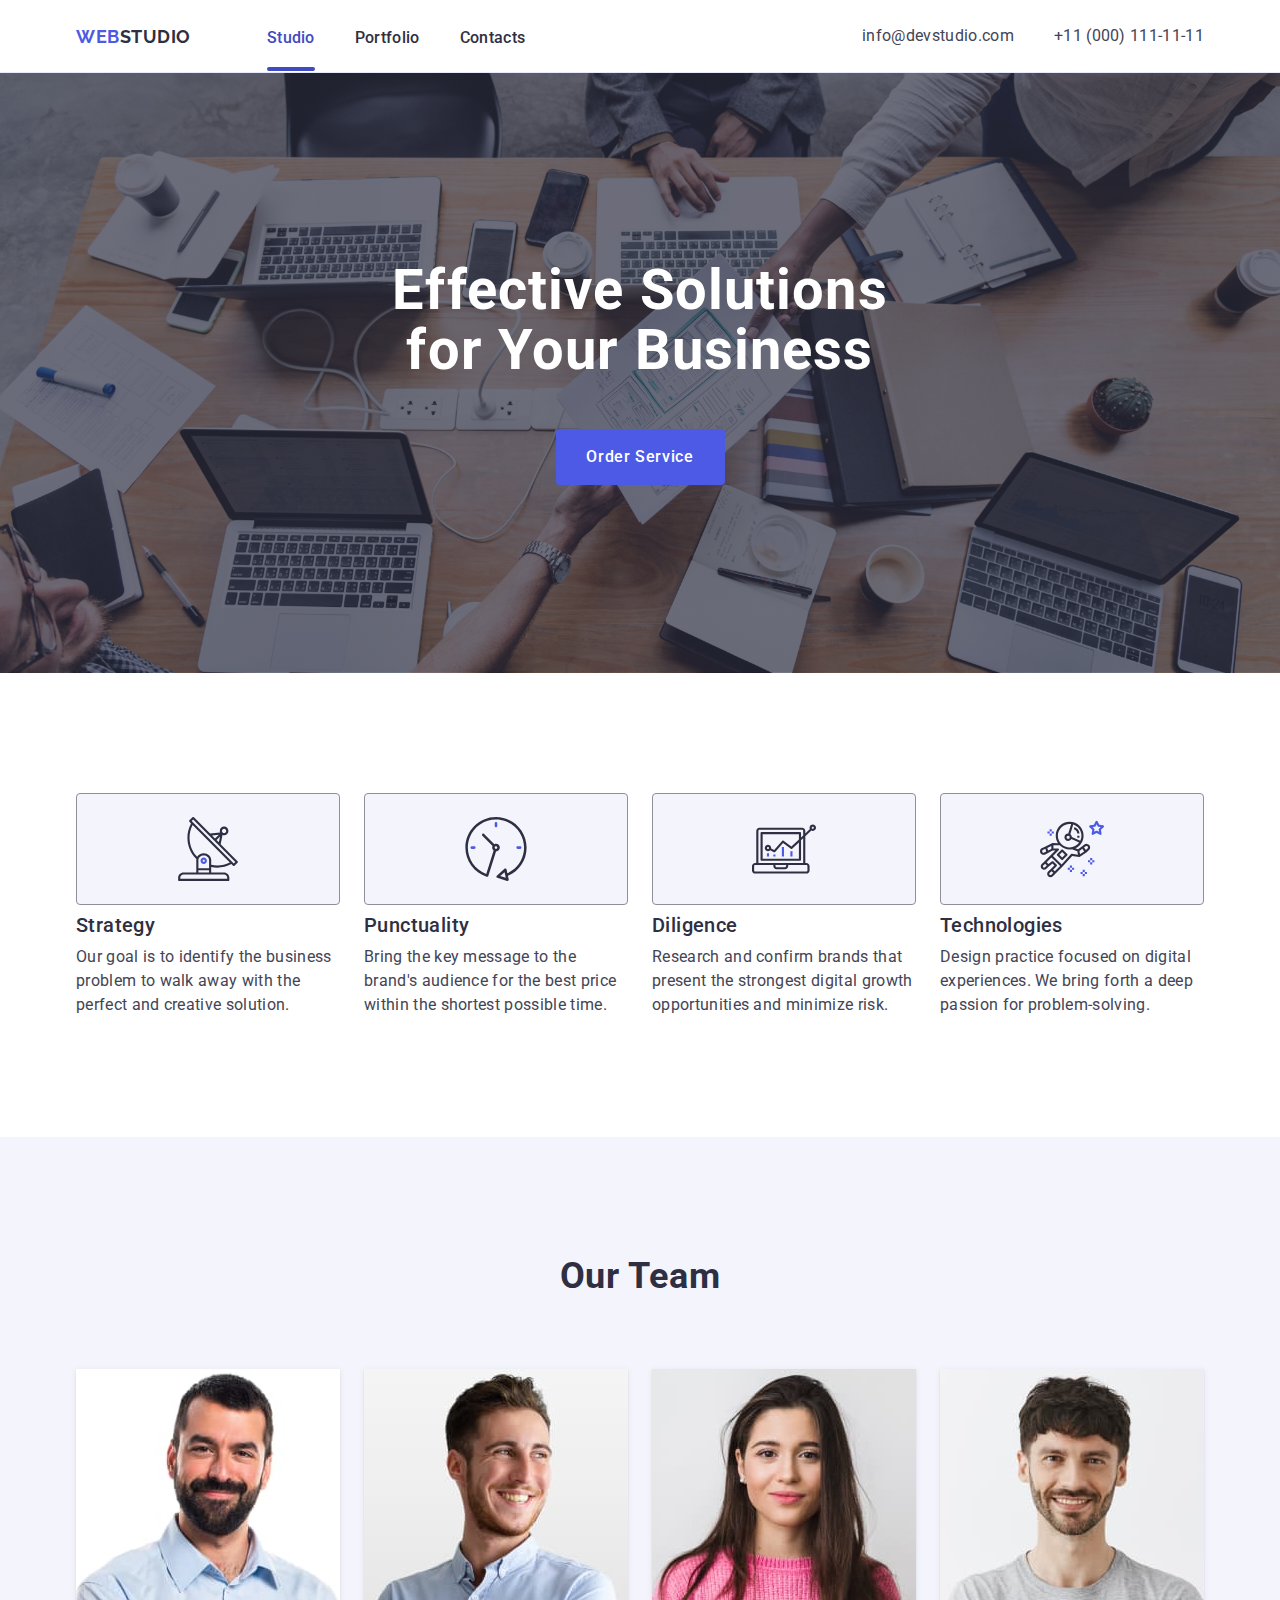
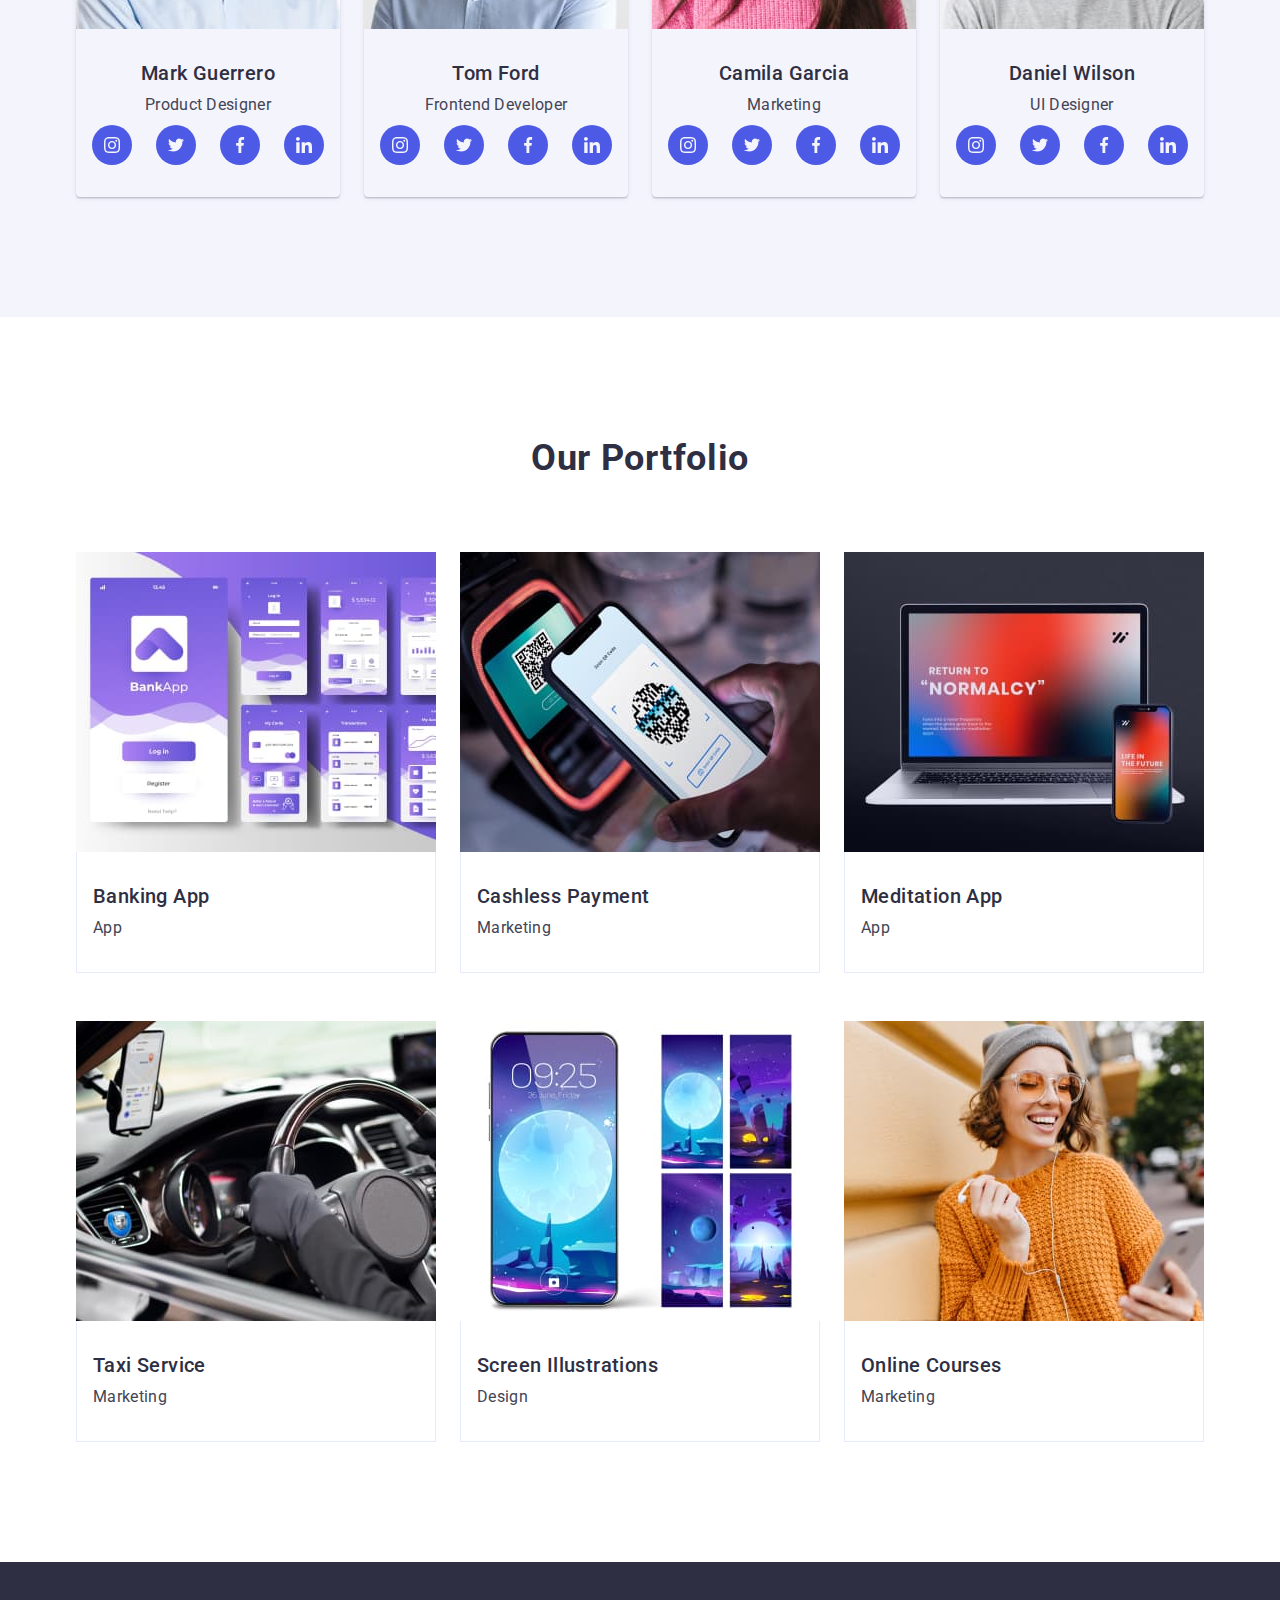
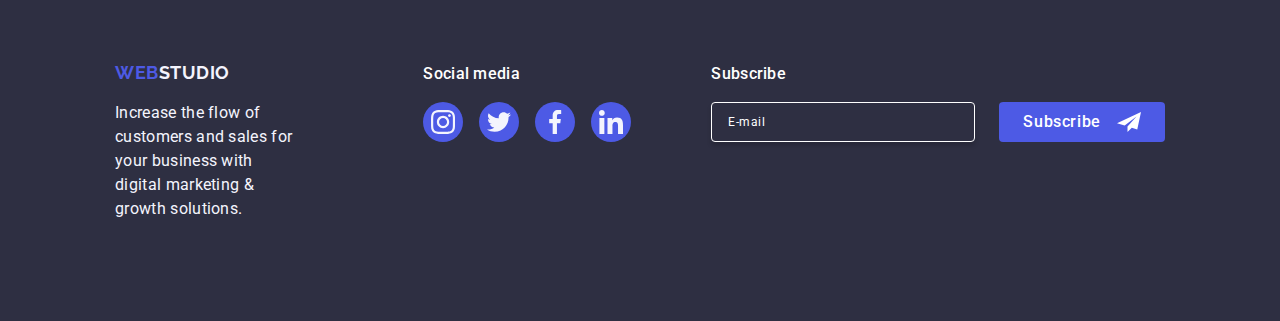
==== index.html @ 1b0fdab7 "ver 4" ====
<!DOCTYPE html>
<html lang="en">
  <head>
    <meta charset="UTF-8" />
    <meta name="viewport" content="width=device-width, initial-scale=1.0" />
    <title>Homework HTML & CSS 3</title>
    <!-- Modern normalize-->
    <link
      rel="stylesheet"
      href="https://cdn.jsdelivr.net/npm/modern-normalize@2.0.0/modern-normalize.min.css" />
    <!-- Google Fonts-->
    <link rel="preconnect" href="https://fonts.googleapis.com" />
    <link rel="preconnect" href="https://fonts.gstatic.com" crossorigin />
    <link
      href="https://fonts.googleapis.com/css2?family=Raleway:wght@700&family=Roboto:wght@400;500;700&display=swap"
      rel="stylesheet" />
    <!-- Style -->
    <link href="./css/styles.css" rel="stylesheet" />
  </head>
  <body>
    <!-- Header -->
    <header class="header">
      <div class="container">
        <!-- Navigation -->
        <nav class="nav-first">
          <a class="logo" href="./index.html"
            >Web<span class="logo-black">Studio</span></a
          >
          <ul class="nav">
            <li><a class="nav-link current" href="./index.html">Studio</a></li>
            <li><a class="nav-link" href="">Portfolio</a></li>
            <li><a class="nav-link" href="">Contacts</a></li>
          </ul>
        </nav>
        <!-- Contacts header-->
        <address class="adress">
          <ul class="adress-list">
            <li>
              <a class="adress-link" href="mailto:info@devstudio.com"
                >info@devstudio.com</a
              >
            </li>
            <li>
              <a class="adress-link" href="tel:+110001111111"
                >+11 (000) 111-11-11</a
              >
            </li>
          </ul>
        </address>
      </div>
    </header>

    <main>
      <!-- Main page-->

      <section class="main">
        <div class="container">
          <h1 class="main-info">Effective Solutions for Your Business</h1>
          <button class="button" type="button">Order Service</button>
        </div>
      </section>

      <!-- Target Section 1-->

      <section class="section">
        <div class="container">
          <h2 class="h2hiiden">Section №2</h2>
          <ul class="target-ul">
            <li class="target-li">
              <div class="svg-target">
                <svg class="icon" width="64" height="64">
                  <use href="./images/icons.svg#icon-antenna"></use>
                </svg>
              </div>
              <h3 class="target-h">Strategy</h3>
              <p class="target-par">
                Our goal is to identify the business problem to walk away with
                the perfect and creative solution.
              </p>
            </li>
            <li class="target-li">
              <div class="svg-target">
                <svg class="icon" width="64" height="64">
                  <use href="./images/icons.svg#icon-clock"></use>
                </svg>
              </div>
              <h3 class="target-h">Punctuality</h3>
              <p class="target-par">
                Bring the key message to the brand's audience for the best price
                within the shortest possible time.
              </p>
            </li>
            <li class="target-li">
              <div class="svg-target">
                <svg class="icon" width="64" height="64">
                  <use href="./images/icons.svg#icon-diagram"></use>
                </svg>
              </div>
              <h3 class="target-h">Diligence</h3>
              <p class="target-par">
                Research and confirm brands that present the strongest digital
                growth opportunities and minimize risk.
              </p>
            </li>
            <li class="target-li">
              <div class="svg-target">
                <svg class="icon" width="64" height="64">
                  <use href="./images/icons.svg#icon-astronaut"></use>
                </svg>
              </div>
              <h3 class="target-h">Technologies</h3>
              <p class="target-par">
                Design practice focused on digital experiences. We bring forth a
                deep passion for problem-solving.
              </p>
            </li>
          </ul>
        </div>
      </section>

      <!-- Section 2 Our Team + photo https://squoosh.app/-->
      <section class="section-team">
        <div class="container">
          <h2 class="team-head">Our Team</h2>

          <ul class="team-list">
            <li class="team-list-photo">
              <img
                src="./images/mark_guerrero.jpg"
                alt="Mark Guerrero"
                width="264" />
              <div class="team-box">
                <h3 class="team-name">Mark Guerrero</h3>
                <p class="team-par">Product Designer</p>
                <ul class="svg-social-links">
                  <li class="icon-team-sicailmedia">
                    <a
                      href="https://www.instagram.com/"
                      target="_blank"
                      class="link">
                      <svg class="icon-team" width="16" height="16">
                        <use href="./images/icons.svg#icon-instagram"></use>
                      </svg>
                    </a>
                  </li>
                  <li class="icon-team-sicailmedia">
                    <a href="https://twitter.com/" target="_blank" class="link">
                      <svg class="icon-team" width="16" height="16">
                        <use href="./images/icons.svg#icon-twitter"></use>
                      </svg>
                    </a>
                  </li>
                  <li class="icon-team-sicailmedia">
                    <a
                      href="https://www.facebook.com/"
                      target="_blank"
                      class="link">
                      <svg class="icon-team" width="16" height="16">
                        <use href="./images/icons.svg#icon-facebook"></use>
                      </svg>
                    </a>
                  </li>
                  <li class="icon-team-sicailmedia">
                    <a
                      href="https://www.linkedin.com/"
                      target="_blank"
                      class="link">
                      <svg class="icon-team" width="16" height="16">
                        <use href="./images/icons.svg#icon-linkedin"></use>
                      </svg>
                    </a>
                  </li>
                </ul>
              </div>
            </li>
            <li class="team-list-photo">
              <img src="./images/tom_ford.jpg" alt="Tom Ford" width="264" />
              <div class="team-box">
                <h3 class="team-name">Tom Ford</h3>
                <p class="team-par">Frontend Developer</p>
                <ul class="svg-social-links">
                  <li class="icon-team-sicailmedia">
                    <a
                      href="https://www.instagram.com/"
                      target="_blank"
                      class="link">
                      <svg class="icon-team" width="16" height="16">
                        <use href="./images/icons.svg#icon-instagram"></use>
                      </svg>
                    </a>
                  </li>
                  <li class="icon-team-sicailmedia">
                    <a href="https://twitter.com/" target="_blank" class="link">
                      <svg class="icon-team" width="16" height="16">
                        <use href="./images/icons.svg#icon-twitter"></use>
                      </svg>
                    </a>
                  </li>
                  <li class="icon-team-sicailmedia">
                    <a
                      href="https://www.facebook.com/"
                      target="_blank"
                      class="link">
                      <svg class="icon-team" width="16" height="16">
                        <use href="./images/icons.svg#icon-facebook"></use>
                      </svg>
                    </a>
                  </li>
                  <li class="icon-team-sicailmedia">
                    <a
                      href="https://www.linkedin.com/"
                      target="_blank"
                      class="link">
                      <svg class="icon-team" width="16" height="16">
                        <use href="./images/icons.svg#icon-linkedin"></use>
                      </svg>
                    </a>
                  </li>
                </ul>
              </div>
            </li>
            <li class="team-list-photo">
              <img
                src="./images/camila_garcia.jpg"
                alt="Camila Garcia"
                width="264" />
              <div class="team-box">
                <h3 class="team-name">Camila Garcia</h3>
                <p class="team-par">Marketing</p>
                <ul class="svg-social-links">
                  <li class="icon-team-sicailmedia">
                    <a
                      href="https://www.instagram.com/"
                      target="_blank"
                      class="link">
                      <svg class="icon-team" width="16" height="16">
                        <use href="./images/icons.svg#icon-instagram"></use>
                      </svg>
                    </a>
                  </li>
                  <li class="icon-team-sicailmedia">
                    <a href="https://twitter.com/" target="_blank" class="link">
                      <svg class="icon-team" width="16" height="16">
                        <use href="./images/icons.svg#icon-twitter"></use>
                      </svg>
                    </a>
                  </li>
                  <li class="icon-team-sicailmedia">
                    <a
                      href="https://www.facebook.com/"
                      target="_blank"
                      class="link">
                      <svg class="icon-team" width="16" height="16">
                        <use href="./images/icons.svg#icon-facebook"></use>
                      </svg>
                    </a>
                  </li>
                  <li class="icon-team-sicailmedia">
                    <a
                      href="https://www.linkedin.com/"
                      target="_blank"
                      class="link">
                      <svg class="icon-team" width="16" height="16">
                        <use href="./images/icons.svg#icon-linkedin"></use>
                      </svg>
                    </a>
                  </li>
                </ul>
              </div>
            </li>
            <li class="team-list-photo">
              <img
                src="./images/daniel_wilson.jpg"
                alt="Daniel Wilson"
                width="264" />
              <div class="team-box">
                <h3 class="team-name">Daniel Wilson</h3>
                <p class="team-par">UI Designer</p>
                <ul class="svg-social-links">
                  <li class="icon-team-sicailmedia">
                    <a
                      href="https://www.instagram.com/"
                      target="_blank"
                      class="link">
                      <svg class="icon-team" width="16" height="16">
                        <use href="./images/icons.svg#icon-instagram"></use>
                      </svg>
                    </a>
                  </li>
                  <li class="icon-team-sicailmedia">
                    <a href="https://twitter.com/" target="_blank" class="link">
                      <svg class="icon-team" width="16" height="16">
                        <use href="./images/icons.svg#icon-twitter"></use>
                      </svg>
                    </a>
                  </li>
                  <li class="icon-team-sicailmedia">
                    <a
                      href="https://www.facebook.com/"
                      target="_blank"
                      class="link">
                      <svg class="icon-team" width="16" height="16">
                        <use href="./images/icons.svg#icon-facebook"></use>
                      </svg>
                    </a>
                  </li>
                  <li class="icon-team-sicailmedia">
                    <a
                      href="https://www.linkedin.com/"
                      target="_blank"
                      class="link">
                      <svg class="icon-team" width="16" height="16">
                        <use href="./images/icons.svg#icon-linkedin"></use>
                      </svg>
                    </a>
                  </li>
                </ul>
              </div>
            </li>
          </ul>
        </div>
      </section>

      <!-- 3 Section Our Portfolio + photo https://squoosh.app-->
      <section class="section-our">
        <div class="container">
          <h2 class="portfolio-head">Our Portfolio</h2>
          <ul class="portfolio-ul">
            <li class="portfolio-li">
              <div class="box-image">
                <img
                  src="./images/banking_app.jpg"
                  alt="Banking App"
                  width="360" />
                <p class="overlay">
                  14 Stylish and User-Friendly App Design Concepts · Task
                  Manager App · Calorie Tracker App · Exotic Fruit Ecommerce App
                  · Cloud Storage App
                </p>
              </div>

              <div class="port-block">
                <h3 class="portfolio-name">Banking App</h3>
                <p class="portfolio-par">App</p>
              </div>
            </li>

            <li class="portfolio-li">
              <div class="box-image">
                <img
                  src="./images/cashless_payment.jpg"
                  alt="Cashless Payment"
                  width="360" />
                <p class="overlay">
                  14 Stylish and User-Friendly App Design Concepts · Task
                  Manager App · Calorie Tracker App · Exotic Fruit Ecommerce App
                  · Cloud Storage App
                </p>
              </div>

              <div class="port-block">
                <h3 class="portfolio-name">Cashless Payment</h3>
                <p class="portfolio-par">Marketing</p>
              </div>
            </li>

            <li class="portfolio-li">
              <div class="box-image">
                <img
                  src="./images/meditation_app.jpg"
                  alt="Meditation App"
                  width="360" />
                <p class="overlay">
                  14 Stylish and User-Friendly App Design Concepts · Task
                  Manager App · Calorie Tracker App · Exotic Fruit Ecommerce App
                  · Cloud Storage App
                </p>
              </div>

              <div class="port-block">
                <h3 class="portfolio-name">Meditation App</h3>
                <p class="portfolio-par">App</p>
              </div>
            </li>

            <li class="portfolio-li">
              <div class="box-image">
                <img
                  src="./images/taxi_service.jpg"
                  alt="Taxi Service"
                  width="360" />
                <p class="overlay">
                  14 Stylish and User-Friendly App Design Concepts · Task
                  Manager App · Calorie Tracker App · Exotic Fruit Ecommerce App
                  · Cloud Storage App
                </p>
              </div>

              <div class="port-block">
                <h3 class="portfolio-name">Taxi Service</h3>
                <p class="portfolio-par">Marketing</p>
              </div>
            </li>

            <li class="portfolio-li">
              <div class="box-image">
                <img
                  src="./images/screen_illustrations.jpg"
                  alt="Screen Illustrations"
                  width="360" />
                <p class="overlay">
                  14 Stylish and User-Friendly App Design Concepts · Task
                  Manager App · Calorie Tracker App · Exotic Fruit Ecommerce App
                  · Cloud Storage App
                </p>
              </div>

              <div class="port-block">
                <h3 class="portfolio-name">Screen Illustrations</h3>
                <p class="portfolio-par">Design</p>
              </div>
            </li>

            <li class="portfolio-li">
              <div class="box-image">
                <img
                  src="./images/online_courses.jpg"
                  alt="Online Courses"
                  width="360" />
                <p class="overlay">
                  14 Stylish and User-Friendly App Design Concepts · Task
                  Manager App · Calorie Tracker App · Exotic Fruit Ecommerce App
                  · Cloud Storage App
                </p>
              </div>

              <div class="port-block">
                <h3 class="portfolio-name">Online Courses</h3>
                <p class="portfolio-par">Marketing</p>
              </div>
            </li>
          </ul>
        </div>
      </section>
    </main>
    <!-- FOOTER -->

    <footer class="footer-class">
      <div class="container">
        <div class="footer-logo-block">
          <a class="logo-footer" href="./index.html"
            >Web<span class="logo-white">Studio</span></a
          >
          <p class="footer-par">
            Increase the flow of customers and sales for your business with
            digital marketing & growth solutions.
          </p>
        </div>
        <div class="footer-media">
          <p class="footer-h">Social media</p>
          <ul class="footer-social-links">
            <li class="footer-list">
              <a href="https://www.instagram.com/" target="_blank" class="link">
                <svg class="icon-team" width="24" height="24">
                  <use href="./images/icons.svg#icon-instagram"></use>
                </svg>
              </a>
            </li>
            <li class="footer-list">
              <a href="https://twitter.com/" target="_blank" class="link">
                <svg class="icon-team" width="24" height="24">
                  <use href="./images/icons.svg#icon-twitter"></use>
                </svg>
              </a>
            </li>
            <li class="footer-list">
              <a href="https://www.facebook.com/" target="_blank" class="link">
                <svg class="icon-team" width="24" height="24">
                  <use href="./images/icons.svg#icon-facebook"></use>
                </svg>
              </a>
            </li>
            <li class="footer-list">
              <a href="https://www.linkedin.com/" target="_blank" class="link">
                <svg class="icon-team" width="24" height="24">
                  <use href="./images/icons.svg#icon-linkedin"></use>
                </svg>
              </a>
            </li>
          </ul>
        </div>
        <div class="footer-div-subscribe">
          <p class="footer-h">Subscribe</p>
          <form class="footer-form-subscribe">
            <label for="email-footer-id" class="email-footer-id">
              <input
                class="footer-input"
                type="email"
                name="email"
                id="email-footer-id"
                placeholder="E-mail" />
            </label>
            <button class="footer-sendbutton" type="submit">
              Subscribe
              <svg class="icon-team-fut" width="24" height="24">
                <use href="./images/icons.svg#icon-send"></use>
              </svg>
            </button>
          </form>
        </div>
      </div>
    </footer>

    <!-- Backdrop -->
    <div class="backdrop">
      <div class="modal">
        <p class="model-text">Leave your contacts and we will call you back</p>
        <button class="btn-close" type="button">
          <svg class="close-svg" width="8" height="8">
            <use href="./images/icons.svg#icon-close"></use>
          </svg>
        </button>
        <form action="Form">
          <div class="form-wrapper">
            <label class="form-label" for="user-name">Name </label>
            <div class="input-field-cont">
              <input
                class="input-form"
                id="user-name"
                name="user-name"
                type="text" />
              <svg class="icon-form" width="18" height="18">
                <use href="./images/icons.svg#icon-person"></use>
              </svg>
            </div>
          </div>
          <div class="form-wrapper">
            <label class="form-label" for="user-phone">Phone </label>
            <div class="input-field-cont">
              <input
                class="input-form"
                id="user-phone"
                name="user-phone"
                type="tel" />
              <svg class="icon-form" width="18" height="18">
                <use href="./images/icons.svg#icon-phone"></use>
              </svg>
            </div>
          </div>
          <div class="form-wrapper">
            <label class="form-label" for="user-envelop">Email </label>
            <div class="input-field-cont">
              <input
                class="input-form"
                id="user-envelop"
                name="user-envelop"
                type="email" />
              <svg class="icon-form-footer" width="18" height="18">
                <use href="./images/icons.svg#icon-envelop"></use>
              </svg>
            </div>
          </div>
          <div class="form-textarea-wrapper">
            <label class="form-label" for="user-textarea">Comment</label>
            <textarea
              class="textarea"
              name="user-textarea"
              id="user-textarea"
              rows="8"
              placeholder="Text input"></textarea>
          </div>

          <div class="form-checkbox-wrapper">
            <input
              class="h2hiiden input-checkbox"
              type="checkbox"
              name="user-privacy"
              id="user-privacy" />

            <label class="label-checkbox" for="user-privacy"
              ><span class="custom-checkbox">
                <svg class="icon-form-footer" width="10" height="8">
                  <use href="./images/icons.svg#icon-approve"></use></svg></span
              >I accept the terms and conditions of the&nbsp;<a
                target="_blank"
                href=""
                class="privacy-link"
                >Privacy Policy</a
              ></label
            >
          </div>
          <button class="form-submit-button" type="submit">Send</button>
        </form>
      </div>
    </div>
  </body>
</html>
---- css/styles.css ----
/* Body */

body {
  font-family: 'Roboto', sans-serif;
  color: #434455;
  background: #ffffff;
}

h1,
h2,
h3,
h4,
h5,
h6,
p {
  margin-top: 0;
  margin-bottom: 0;
}

ul,
ol {
  margin-top: 0;
  margin-bottom: 0;
  padding-left: 0;
}

img {
  display: block;
}
/* before 04.01.2023
 .container {
  width: 1158px;
  padding-left: 15px;
  padding-right: 15px;
  margin-left: auto;
  margin-right: auto;
  display: flex;
} */

.container {
  width: 1158px;
  padding: 0 15px;
  margin: 0 auto;
}

/* Header */

.header {
  border-bottom: 1px solid #e7e9fc;
  background: #fff;
  box-shadow: 0px 1px 6px 0px rgba(46, 47, 66, 0.08),
    0px 1px 1px 0px rgba(46, 47, 66, 0.16),
    0px 2px 1px 0px rgba(46, 47, 66, 0.08);
}

.head-position {
  display: flex;
}

header div {
  display: flex;
  padding: 0 15px;
}

.nav-first {
  display: flex;
  align-items: center;
}

.logo {
  color: #4d5ae5;
  font-family: Raleway, sans-serif;
  font-size: 18px;
  font-style: normal;
  font-weight: 700;
  line-height: 1.17;
  letter-spacing: 0.54px;
  text-transform: uppercase;
  text-decoration: none;
  margin-right: 76px;
  padding: 25.5px 0;
}

.logo-black {
  color: #2e2f42;
}
/* ex. span logo footer */
.logo-white {
  color: #f4f4fd;
}

.nav {
  font-size: 16px;
  font-weight: 500;
  line-height: 1.5;
  letter-spacing: 0.32px;
  list-style-type: none;
  display: flex;
  gap: 40px;
}

.nav-link {
  text-decoration: none;
  color: #2e2f42;
  padding: 24px 0;
  display: block;
  position: relative;
  padding-bottom: 20px;
  transition: color 250ms cubic-bezier(0.4, 0, 0.2, 1);
}

.nav-link.current {
  color: #404bbf;
}

.nav-link::after {
  content: '';
  width: 100%;
  height: 4px;
  border-radius: 2px;
  bottom: -1px;
  color: #404bbf;
}

.nav-link:hover,
.nav-link:focus {
  text-decoration: none;
  color: #404bbf;
  transition: color 250ms cubic-bezier(0.4, 0, 0.2, 1);
}

.nav-link:active {
  color: #404bbf;
  text-decoration: underline;
}

.nav-link.current::after {
  background-color: #404bbf;
  left: 0;
  bottom: 0;
  position: absolute;
  bottom: -1px;
}

.adress {
  font-style: normal;
  padding: 24px 0;
  margin-right: 0;
  margin-left: auto;
}

.adress-list {
  font-size: 16px;
  font-weight: 400;
  line-height: 1.5;
  letter-spacing: 0.32px;
  list-style-type: none;
  display: flex;
  gap: 40px;
}

.adress-link {
  color: #434455;
  text-decoration: none;
  width: 1440px;
  transition: color 250ms cubic-bezier(0.4, 0, 0.2, 1);
}

.adress-link:hover,
.adress-link:focus {
  color: #404bbf;
  transition: color 250ms cubic-bezier(0.4, 0, 0.2, 1);
}

/* Main page */

.section {
  padding: 120px 0;
}

.main {
  max-width: 1440px;
  background-image: linear-gradient(
      to bottom,
      rgba(46, 47, 66, 0.7),
      rgba(46, 47, 66, 0.7)
    ),
    url('../images/people-office.jpg');
  background-repeat: no-repeat;
  background-position: center;
  background-size: cover;
  padding: 188px 0;
  margin: 0 auto;
}

.main-info {
  font-size: 56px;
  font-weight: 700;
  line-height: 1.07;
  letter-spacing: 1.12px;
  color: #ffffff;
  margin-bottom: 48px;
  margin-left: auto;
  margin-right: auto;
  max-width: 496px;
  text-align: center;
}

.button {
  display: block;
  min-width: 169px;
  height: 56px;
  border: none;
  background-color: #4d5ae5;
  border-radius: 4px;
  cursor: pointer;
  margin-left: auto;
  margin-right: auto;
  font-family: Roboto;
  font-size: 16px;
  font-weight: 500;
  line-height: 1.5;
  letter-spacing: 0.64px;
  color: #ffffff;
  transition: background-color 250ms cubic-bezier(0.4, 0, 0.2, 1);
}

.button:hover,
.button:focus {
  background-color: #404bbf;
  transition: color 250ms cubic-bezier(0.4, 0, 0.2, 1);
}

/* Section 1 Target */

/* Hidden H2 */
.h2hiiden {
  position: absolute;
  width: 1px;
  height: 1px;
  margin: -1px;
  border: 0;
  padding: 0;
  white-space: nowrap;
  clip-path: inset(100%);
  clip: rect(0 0 0 0);
  overflow: hidden;
}

.target-ul {
  list-style-type: none;
  display: flex;
  gap: 24px;
}

.target-li {
  width: calc((100% - 72px) / 4);
  gap: 24px;
}

.target-h {
  color: #2e2f42;
  font-size: 20px;
  font-weight: 500;
  line-height: 1.2;
  letter-spacing: 0.4px;
  margin-bottom: 8px;
  margin-top: 8px;
}

.target-par {
  color: #434455;
  font-size: 16px;
  font-weight: 400;
  line-height: 1.5;
  letter-spacing: 0.02em;
}

.svg-target {
  border-radius: 4px;
  border: 1px solid #8e8f99;
  background: #f4f4fd;
  align-items: center;
  padding-top: 24px;
  padding-bottom: 24px;
  align-items: center;
  display: flex;
  justify-content: center;
  height: 112px;
  margin-bottom: 8px;
}

/* Section 2 Our Team */

.section-team {
  background: #f4f4fd;
  padding: 120px 0;
}

.team-head {
  color: #2e2f42;
  text-align: center;
  font-size: 36px;
  font-weight: 700;
  line-height: 1.11;
  letter-spacing: 0.72px;
  text-transform: capitalize;
  margin-bottom: 72px;
}

.team-list {
  list-style-type: none;
  text-align: center;
  gap: 24px;
  display: flex;
  border-radius: 0px 0px 4px 4px;
}

.team-box {
  padding-top: 32px;
  padding-bottom: 32px;
  display: flex;
  flex-direction: column;
  row-gap: 8px;
}

.team-list-photo {
  flex-basis: calc((100% - 72px) / 4);
  box-shadow: 0px 1px 6px rgba(46, 47, 66, 0.08),
    0px 1px 1px rgba(46, 47, 66, 0.16), 0px 2px 1px rgba(46, 47, 66, 0.08);
  border-radius: 0px 0px 4px 4px;
}

.icon-team-sicailmedia {
  width: 40px;
}

.team-name {
  color: #2e2f42;
  font-size: 20px;
  font-weight: 500;
  line-height: 1.2;
  letter-spacing: 0.4px;
  text-align: center;
}

.team-par {
  color: #434455;
  font-size: 16px;
  font-weight: 400;
  line-height: 1.5;
  letter-spacing: 0.32px;
}

.svg-social-links {
  display: flex;
  list-style-type: none;
  gap: 24px;
  justify-content: center;
}

.link {
  display: flex;
  justify-content: center;
  align-items: center;
  width: 40px;
  height: 40px;
  border-radius: 50%;
  background-color: #4d5ae5;
  transition-property: background-color;
  transition-duration: 250ms;
  transition-timing-function: cubic-bezier(0.4, 0, 0.2, 1);
}

.link:hover {
  background-color: #404bbf;
  transition: color 250ms cubic-bezier(0.4, 0, 0.2, 1);
}

.link:focus {
  background-color: #404bbf;
}

.icon-team {
  fill: #f4f4fd;
  transition: background-color 250ms cubic-bezier(0.4, 0, 0.2, 1);
}

/* Section 3 Portfolio */

.section-our {
  background: #fff;
  padding: 120px 0 120px 0;
}

.portfolio-head {
  color: #2e2f42;
  text-align: center;
  font-size: 36px;
  font-weight: 700;
  line-height: 1.2;
  letter-spacing: 0.72px;
  margin-bottom: 72px;
}

.portfolio-ul {
  list-style-type: none;
  display: flex;
  flex-wrap: wrap;
  gap: 32px;
  column-gap: 24px;
  row-gap: 48px;
}

.port-block {
  padding: 32px 16px;
  border: 1px solid #e7e9fc;
  border-top: none;
  width: 360px;
}

.portfolio-li {
  gap: 32px;
  flex-shrink: 0;
  width: calc((100% - 48px) / 3);
  border: 1px #f4f4fd;
  background: #fff;
  position: relative;
  overflow: hidden;
  transition: box-shadow 250ms cubic-bezier(0.4, 0, 0.2, 1);
}

.box-image {
  position: relative;
  overflow: hidden;
}

.overlay {
  position: absolute;
  top: 0;
  font-size: 16px;
  line-height: 1.5;
  letter-spacing: 0.02em;
  color: #f4f4fd;
  padding: 40px 32px;
  background-color: #4d5ae5;
  height: 100%;
  width: 100%;
  transform: translateY(100%);
  transition: transform 250ms cubic-bezier(0.4, 0, 0.2, 1);
}

.box-image:hover .overlay {
  transform: translateY(0);
  transition: color 250ms cubic-bezier(0.4, 0, 0.2, 1);
}

.portfolio-li:hover,
.portfolio-li:focus {
  box-shadow: 0px 2px 1px 0px rgba(46, 47, 66, 0.08),
    0px 1px 1px 0px rgba(46, 47, 66, 0.16),
    0px 1px 6px 0px rgba(46, 47, 66, 0.08);
}

.portfolio-name {
  color: #2e2f42;
  font-size: 20px;
  font-weight: 500;
  line-height: 1.2;
  letter-spacing: 0.4px;
  margin-bottom: 8px;
}

.portfolio-par {
  color: #434455;
  font-size: 16px;
  font-weight: 400;
  line-height: 1.5;
  letter-spacing: 0.32px;
}

/* footer (logo in the Top line) */
.footer-class .container {
  display: flex;
  align-items: baseline;
}

.footer-logo-box {
  margin-right: 120px;
}
.footer-logo-block {
  margin-right: 120px;
}

.footer-h {
  font-family: Roboto;
  font-size: 16px;
  font-weight: 500;
  line-height: 1.5;
  letter-spacing: 0.32px;
}

.footer-class {
  background-color: #2e2f42;
  padding: 100px;
  display: flex;
}

.logo-footer {
  display: inline-block;
  width: 44px;
  height: 21px;
  flex-direction: column;
  justify-content: center;
  color: #4d5ae5;
  font-family: Raleway, sans-serif;
  font-size: 18px;
  font-style: normal;
  font-weight: 700;
  line-height: 1.17;
  letter-spacing: 0.54px;
  text-transform: uppercase;
  text-decoration: none;
  margin-bottom: 17.5px;
}

footer p {
  width: 1005;
}

footer .logo,
.footer-par {
  color: #f4f4fd;
  line-height: 1.5;
  letter-spacing: 0.02em;
}

.footer-h {
  color: #fff;
  font-family: Roboto, sans-serif;
  font-size: 16px;
  font-weight: 500;
  line-height: 1.5;
  letter-spacing: 0.32px;
  margin-bottom: 16px;
}

.footer-social-links {
  display: flex;
  list-style-type: none;
  gap: 16px;
}

.footer-social-links .link:hover,
.footer-social-links .link:focus {
  background-color: #31d0aa;
  transition: color 250ms cubic-bezier(0.4, 0, 0.2, 1);
}

/* Modal window */
.backdrop {
  width: 100%;
  height: 100%;
  position: fixed;
  top: 0;
  left: 0;
  background-color: rgba(46, 47, 66, 0.4);

  /* Hidden block */

  opacity: 0;
  visibility: hidden;
  pointer-events: none;

  transition: opacity 250ms cubic-bezier(0.4, 0, 0.2, 1),
    visibility 250ms cubic-bezier(0.4, 0, 0.2, 1);
}

.backdrop.is-open {
  opacity: 1;
  visibility: visible;
  pointer-events: initial;
}

.footer-h {
}
.footer-form-subscribe {
  display: flex;
  align-items: center;
  gap: 24px;
}

.footer-div-subscribe {
  display: flex;
  flex-direction: column;
  margin-left: 80px;
  padding: 0;
}

.footer-input {
  width: 100%;
  color: #fff;
  font-family: Roboto;
  font-size: 12px;
  font-style: normal;
  font-weight: 400;
  line-height: 2;
  letter-spacing: 0.04em;
  background-color: transparent;
  width: 264px;
  height: 40px;
  border-radius: 4px;
  border: 1px solid #fff;
  box-shadow: 0px 4px 4px 0px rgba(0, 0, 0, 0.15);
  flex-shrink: 0;
  padding-left: 16px;
}

.footer-input::placeholder {
  color: #ffffff;
}

.footer-sendbutton {
  border-radius: 4px;
  background: #4d5ae5;
  padding: 8px 24px;
  color: #ffffff;
  text-align: center;
  font-family: 'Roboto', sans-serif;
  font-size: 16px;
  line-height: 1.5;
  letter-spacing: 0.64px;
  display: flex;
  align-items: center;
  border: none;
  min-width: 165px;
  justify-content: center;
  font-weight: 500;
  cursor: pointer;
}

.icon-team-fut {
  margin-left: 16px;
  fill: #fff;
}

.footer-sendbutton:hover,
.footer-sendbutton:focus {
  background-color: #404bbf;
  transition: color 250ms cubic-bezier(0.4, 0, 0.2, 1);
}

/* Backdrop*/

.modal {
  width: 408px;
  min-height: 584px;
  border-radius: 4px;
  background-color: #fcfcfc;
  box-shadow: 0px 1px 1px 0px rgba(0, 0, 0, 0.14),
    0px 1px 3px 0px rgba(0, 0, 0, 0.12), 0px 2px 1px 0px rgba(0, 0, 0, 0.2);
  padding: 72px 24px 24px 24px;
  position: absolute;
  top: 50%;
  left: 50%;
  transform: translate(-50%, -50%);
  display: flex;
  flex-direction: column;
  transition: transform 250ms cubic-bezier(0.4, 0, 0.2, 1);
}

.btn-close {
  position: absolute;
  top: 24px;
  right: 24px;
  border: 1px solid rgba(0, 0, 0, 0.1);
  background-color: #e7e9fc;
  border-radius: 50%;
  display: flex;
  justify-content: center;
  align-items: center;
  width: 24px;
  height: 24px;
  cursor: pointer;
  fill: #2e2f42;
}

.btn-close:hover,
.btn-close:focus {
  border: none;
  background-color: #404bbf;
  fill: #ffffff;
  transition: color 250ms cubic-bezier(0.4, 0, 0.2, 1);
}

/* .close-svg {
  !!!
} */

.model-text {
  color: #2e2f42;
  text-align: center;
  font-size: 16px;
  font-weight: 500;
  line-height: 1.5;
  letter-spacing: 0.03em;
  margin-bottom: 16px;
  /* not shore */
}

.form-wrapper {
  display: block;
  margin-bottom: 8px;
}

.form-label {
  margin-bottom: 4px;
  color: #8e8f99;
  font-family: Roboto;
  font-size: 12px;
  font-weight: 400;
  line-height: 1.17;
  letter-spacing: 0.48px;
}

.input-field-cont {
  position: relative;
}

.input-form {
  padding: 11px 4px 11px 38px;
  width: 100%;
  height: 40px;
  border: 1px solid #8e8f99;
  border-radius: 4px;
}
.icon-form {
  position: absolute;
  top: 50%;
  left: 16px;
  transform: translateY(-50%);
}

.icon-form-footer {
  fill: #f4f4fd;
}

.icon-form:focus {
  border-radius: 4px;
  border: 1px solid #4d5ae5;
}

.input-form:focus + .icon-form {
  fill: #ffffff;
}

.form-textarea-wrapper {
  margin-bottom: 16px;
}

.textarea {
  width: 100%;
  height: 127px;
  padding: 8px 16px;
  border-radius: 4px;
  border: 1px solid #8e8f99;
  outline: transparent;
  resize: none;
  font-size: 12px;
  line-height: 1.7;
  letter-spacing: 0.04em;
  display: block;
}

.textarea:focus {
  border: 1px solid #4d5ae5;
  fill: #ffffff;
}

.form-label {
  display: block;
}

.form-checkbox-wrapper {
  margin-bottom: 25px;
}

.label-checkbox {
  color: #8e8f99;
  font-size: 12px;
  line-height: 14px;
  letter-spacing: 0.04em;
  text-decoration-line: none;
}

.custom-checkbox {
  display: inline-flex;
  width: 16px;
  height: 16px;
  justify-content: center;
  align-items: center;
  border-radius: 4px;
  border: 1px solid #8e8f99;
  margin-right: 8px;
}

.privacy-link {
  color: #4d5ae5;
  font-size: 12px;
  line-height: 16px;
  letter-spacing: 0.04em;
  text-decoration-line: underline;
}

.input-checkbox:checked + .label-checkbox > .custom-checkbox {
  border: none;
  background-color: #404bbf;
}

.form-submit-button {
  display: block;
  border-radius: 4px;
  background: #4d5ae5;
  box-shadow: 0px 4px 4px 0px rgba(0, 0, 0, 0.15);
  padding: 16px 32px;
  color: #fff;
  text-align: center;
  font-family: Roboto;
  font-size: 16px;
  font-weight: 500;
  line-height: 1.5;
  letter-spacing: 0.64px;
  min-width: 169px;
  height: 58px;
  cursor: pointer;
  margin-left: auto;
  margin-right: auto;
  border: none;
}

.form-submit-button:hover,
.form-submit-button:focus {
  background-color: #404bbf;
  transition: color 250ms cubic-bezier(0.4, 0, 0.2, 1);
}
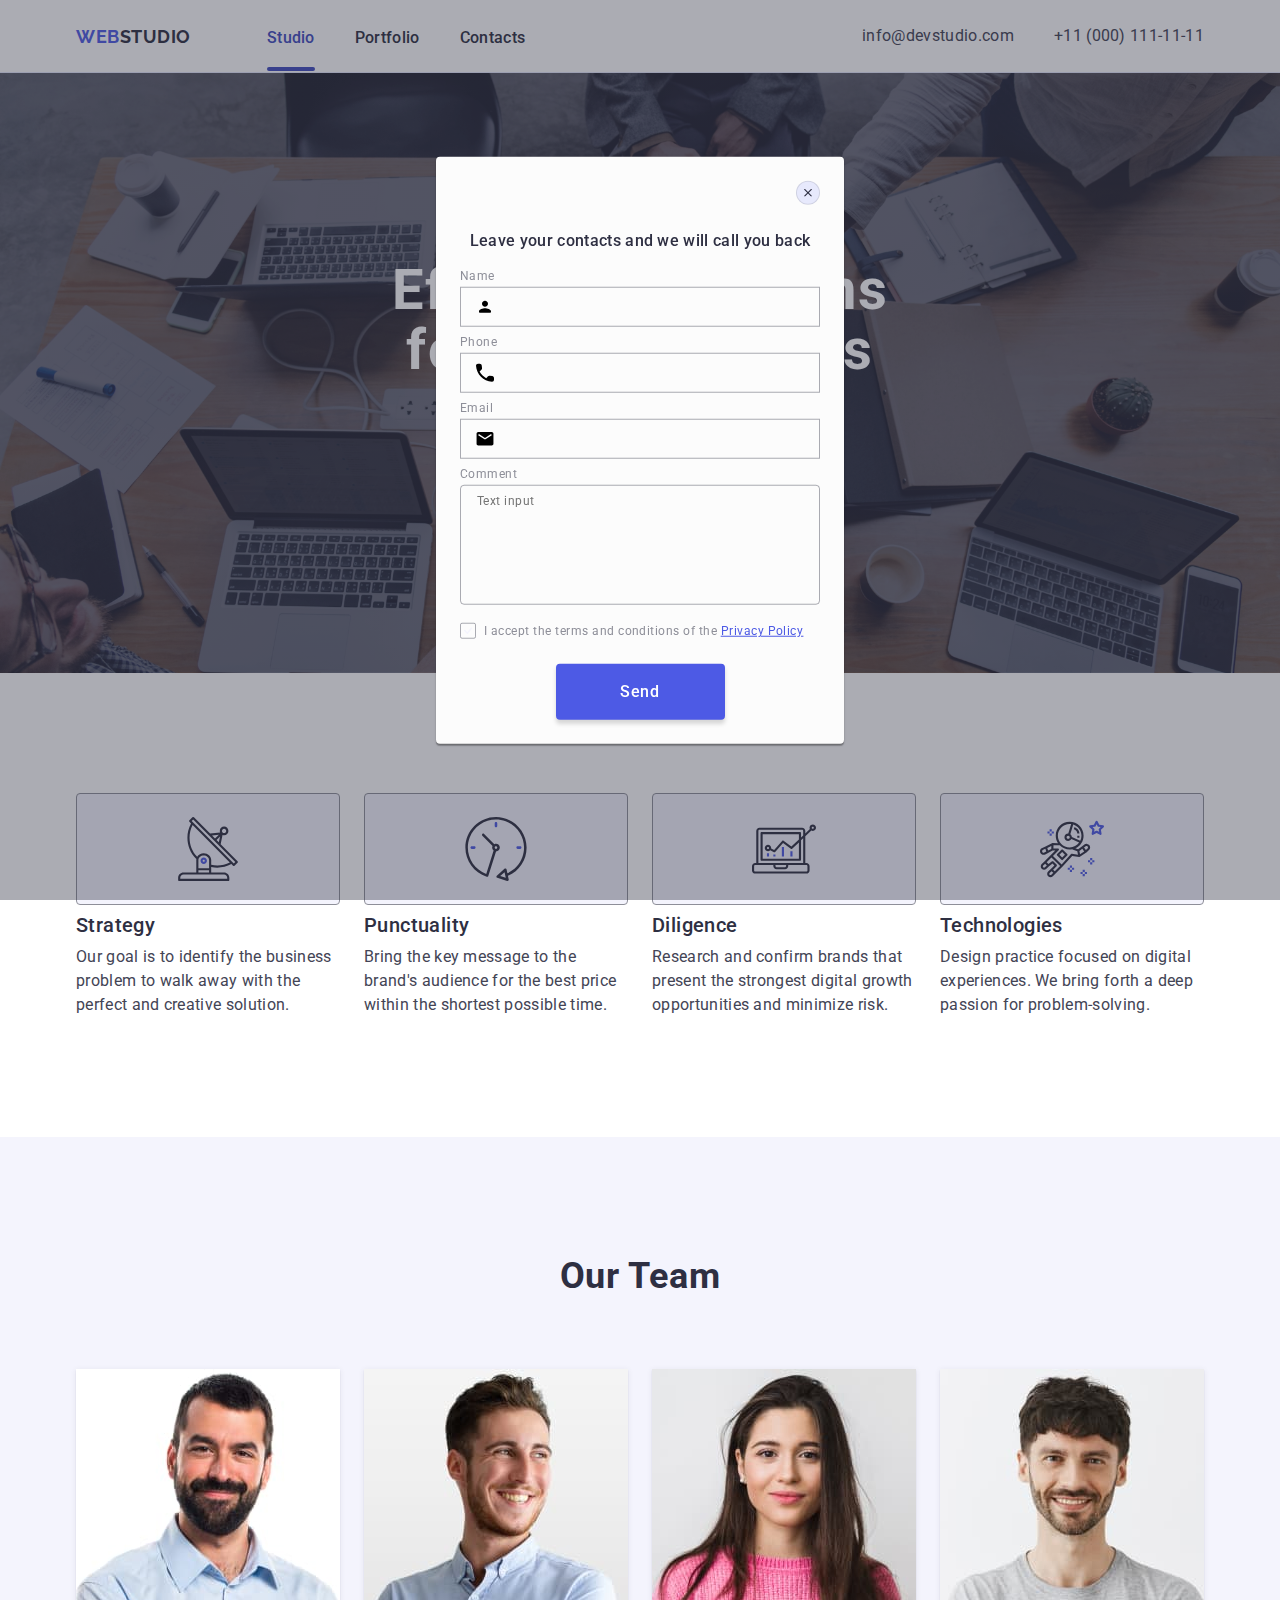
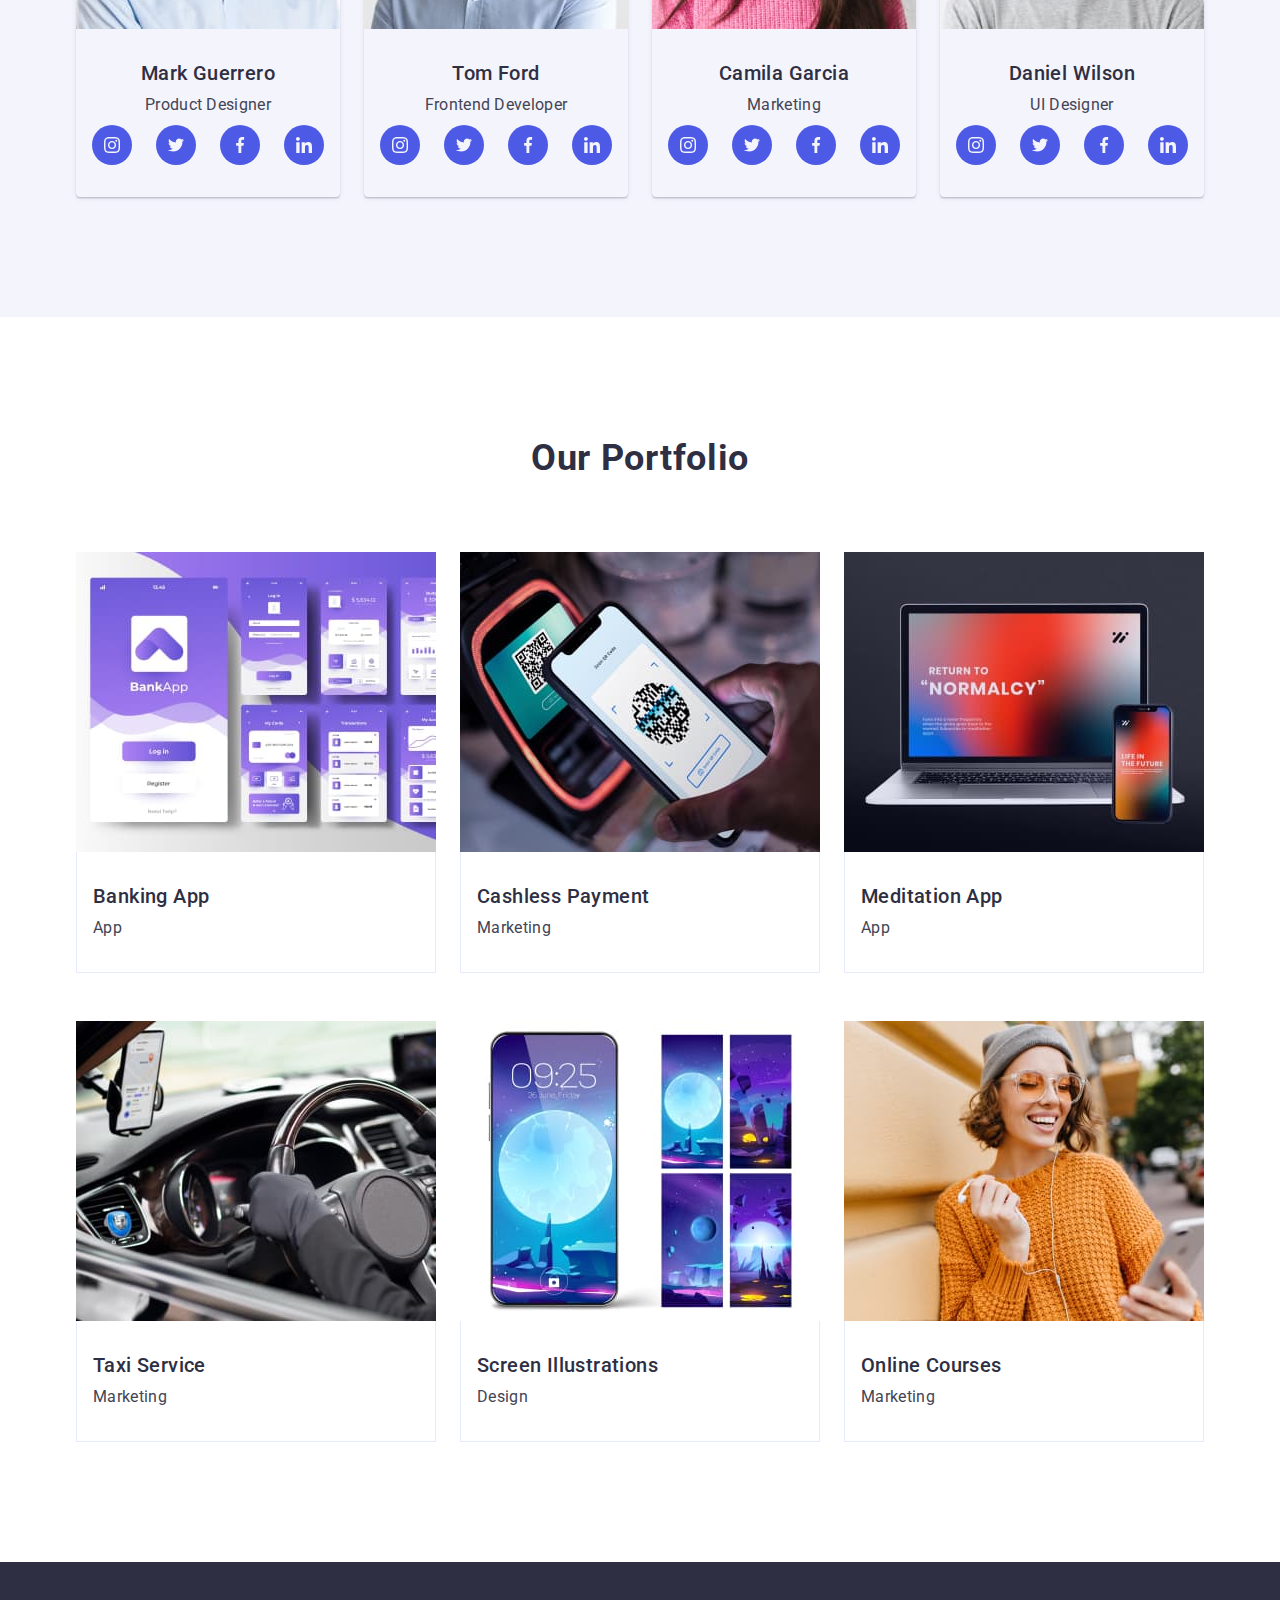
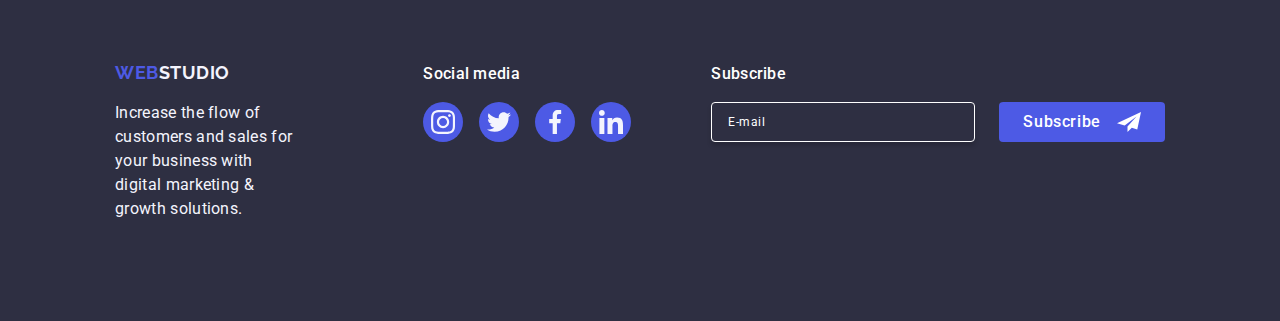
==== commit b52fdaba: "ver 12" ====
--- a/index.html
+++ b/index.html
@@ -64,7 +64,7 @@
 
       <section class="section">
         <div class="container">
-          <h2 class="h2hiiden">Section №2</h2>
+          <h2 class="visually-hidden">Section №2</h2>
           <ul class="target-ul">
             <li class="target-li">
               <div class="svg-target">
@@ -514,12 +514,12 @@
     <!-- Backdrop -->
     <div class="backdrop">
       <div class="modal">
-        <p class="model-text">Leave your contacts and we will call you back</p>
-        <button class="btn-close" type="button">
+        <button type="button" class="btn-close">
           <svg class="close-svg" width="8" height="8">
             <use href="./images/icons.svg#icon-close"></use>
           </svg>
         </button>
+        <p class="model-text">Leave your contacts and we will call you back</p>
         <form action="Form">
           <div class="form-wrapper">
             <label class="form-label" for="user-name">Name </label>
@@ -529,7 +529,7 @@
                 id="user-name"
                 name="user-name"
                 type="text" />
-              <svg class="icon-form" width="18" height="18">
+              <svg class="icon-form" width="18" height="24">
                 <use href="./images/icons.svg#icon-person"></use>
               </svg>
             </div>
@@ -542,7 +542,7 @@
                 id="user-phone"
                 name="user-phone"
                 type="tel" />
-              <svg class="icon-form" width="18" height="18">
+              <svg class="icon-form" width="18" height="24">
                 <use href="./images/icons.svg#icon-phone"></use>
               </svg>
             </div>
@@ -555,27 +555,28 @@
                 id="user-envelop"
                 name="user-envelop"
                 type="email" />
-              <svg class="icon-form-footer" width="18" height="18">
+              <svg class="icon-form" width="18" height="24">
                 <use href="./images/icons.svg#icon-envelop"></use>
               </svg>
             </div>
           </div>
           <div class="form-textarea-wrapper">
-            <label class="form-label" for="user-textarea">Comment</label>
+            <label class="form-label" for="user-comment">Comment</label>
             <textarea
               class="textarea"
-              name="user-textarea"
-              id="user-textarea"
+              name="user-comment"
+              id="user-comment"
               rows="8"
               placeholder="Text input"></textarea>
           </div>
 
           <div class="form-checkbox-wrapper">
             <input
-              class="h2hiiden input-checkbox"
+              class="visually-hidden input-checkbox"
               type="checkbox"
               name="user-privacy"
-              id="user-privacy" />
+              id="user-privacy"
+              value="true" />
 
             <label class="label-checkbox" for="user-privacy"
               ><span class="custom-checkbox">
@@ -589,7 +590,7 @@
               ></label
             >
           </div>
-          <button class="form-submit-button" type="submit">Send</button>
+          <button type="button" class="form-submit-button">Send</button>
         </form>
       </div>
     </div>
--- a/css/styles.css
+++ b/css/styles.css
@@ -234,7 +234,7 @@
 /* Section 1 Target */
 
 /* Hidden H2 */
-.h2hiiden {
+.visually-hidden {
   position: absolute;
   width: 1px;
   height: 1px;
@@ -568,22 +568,21 @@
 
   /* Hidden block */
 
-  opacity: 0;
+  /* opacity: 0;
   visibility: hidden;
-  pointer-events: none;
-
+  pointer-events: none; */
   transition: opacity 250ms cubic-bezier(0.4, 0, 0.2, 1),
     visibility 250ms cubic-bezier(0.4, 0, 0.2, 1);
 }
 
 .backdrop.is-open {
-  opacity: 1;
+  /* opacity: 1;
   visibility: visible;
-  pointer-events: initial;
-}
-
-.footer-h {
-}
+  pointer-events: initial; */
+}
+
+/* .footer-h {
+} */
 .footer-form-subscribe {
   display: flex;
   align-items: center;
@@ -673,29 +672,37 @@
   position: absolute;
   top: 24px;
   right: 24px;
+  width: 24px;
+  height: 24px;
+  border-radius: 50%;
+  align-items: center;
+  display: flex;
+  justify-content: center;
   border: 1px solid rgba(0, 0, 0, 0.1);
   background-color: #e7e9fc;
-  border-radius: 50%;
-  display: flex;
-  justify-content: center;
-  align-items: center;
-  width: 24px;
-  height: 24px;
   cursor: pointer;
+  padding: 0;
   fill: #2e2f42;
+  flex-shrink: 0;
+  transition: background-color 250ms cubic-bezier(0.4, 0, 0.2, 1),
+    border 250ms cubic-bezier(0.4, 0, 0.2, 1);
 }
 
 .btn-close:hover,
 .btn-close:focus {
+  background-color: #404bbf;
   border: none;
-  background-color: #404bbf;
   fill: #ffffff;
-  transition: color 250ms cubic-bezier(0.4, 0, 0.2, 1);
-}
-
-/* .close-svg {
-  !!!
-} */
+}
+
+.close-svg {
+  transition: fill 250ms cubic-bezier(0.4, 0, 0.2, 1);
+}
+
+.close-svg:hover,
+.close-svg:focus {
+  fill: #ffffff;
+}
 
 .model-text {
   color: #2e2f42;
@@ -703,7 +710,7 @@
   font-size: 16px;
   font-weight: 500;
   line-height: 1.5;
-  letter-spacing: 0.03em;
+  letter-spacing: 0.02em;
   margin-bottom: 16px;
   /* not shore */
 }
@@ -732,13 +739,26 @@
   width: 100%;
   height: 40px;
   border: 1px solid #8e8f99;
-  border-radius: 4px;
-}
+  border: 1px solid rgba(46, 47, 66, 0.4);
+  background-color: transparent;
+  outline: transparent;
+  transition: border-color 250ms cubic-bezier(0.4, 0, 0.2, 1);
+}
+
+.input-form:focus-within {
+  border-color: #4d5ae5;
+}
+
+.input-name-input:focus-within .icon-form {
+  fill: #4d5ae5;
+}
+
 .icon-form {
   position: absolute;
   top: 50%;
   left: 16px;
   transform: translateY(-50%);
+  transition: fill 250ms cubic-bezier(0.4, 0, 0.2, 1);
 }
 
 .icon-form-footer {
@@ -760,16 +780,19 @@
 
 .textarea {
   width: 100%;
-  height: 127px;
+  height: 120px;
   padding: 8px 16px;
   border-radius: 4px;
-  border: 1px solid #8e8f99;
+  border: 1px solid rgba(46, 47, 66, 0.4);
   outline: transparent;
   resize: none;
   font-size: 12px;
-  line-height: 1.7;
+  line-height: 1.17;
   letter-spacing: 0.04em;
   display: block;
+  color: rgba(46, 47, 66, 0.4);
+  background-color: transparent;
+  transition: border-color 250ms cubic-bezier(0.4, 0, 0.2, 1);
 }
 
 .textarea:focus {
@@ -782,13 +805,13 @@
 }
 
 .form-checkbox-wrapper {
-  margin-bottom: 25px;
+  margin-bottom: 24px;
 }
 
 .label-checkbox {
   color: #8e8f99;
   font-size: 12px;
-  line-height: 14px;
+  line-height: 1.17;
   letter-spacing: 0.04em;
   text-decoration-line: none;
 }
@@ -799,9 +822,13 @@
   height: 16px;
   justify-content: center;
   align-items: center;
-  border-radius: 4px;
-  border: 1px solid #8e8f99;
+  border-radius: 2px;
+  border: 1px solid rgba(46, 47, 66, 0.4);
   margin-right: 8px;
+  transition: background-color 250ms cubic-bezier(0.4, 0, 0.2, 1),
+    border 250ms cubic-bezier(0.4, 0, 0.2, 1),
+    fill 250ms cubic-bezier(0.4, 0, 0.2, 1);
+  fill: transparent;
 }
 
 .privacy-link {
@@ -815,6 +842,7 @@
 .input-checkbox:checked + .label-checkbox > .custom-checkbox {
   border: none;
   background-color: #404bbf;
+  fill: #f4f4fd;
 }
 
 .form-submit-button {
@@ -825,7 +853,7 @@
   padding: 16px 32px;
   color: #fff;
   text-align: center;
-  font-family: Roboto;
+  font-family: 'Roboto', sans-serif;
   font-size: 16px;
   font-weight: 500;
   line-height: 1.5;
@@ -836,10 +864,12 @@
   margin-left: auto;
   margin-right: auto;
   border: none;
+  height: 56px;
+  transition: background-color 250ms cubic-bezier(0.4, 0, 0.2, 1);
 }
 
 .form-submit-button:hover,
 .form-submit-button:focus {
   background-color: #404bbf;
-  transition: color 250ms cubic-bezier(0.4, 0, 0.2, 1);
-}
+  fill: #ffffff;
+}
